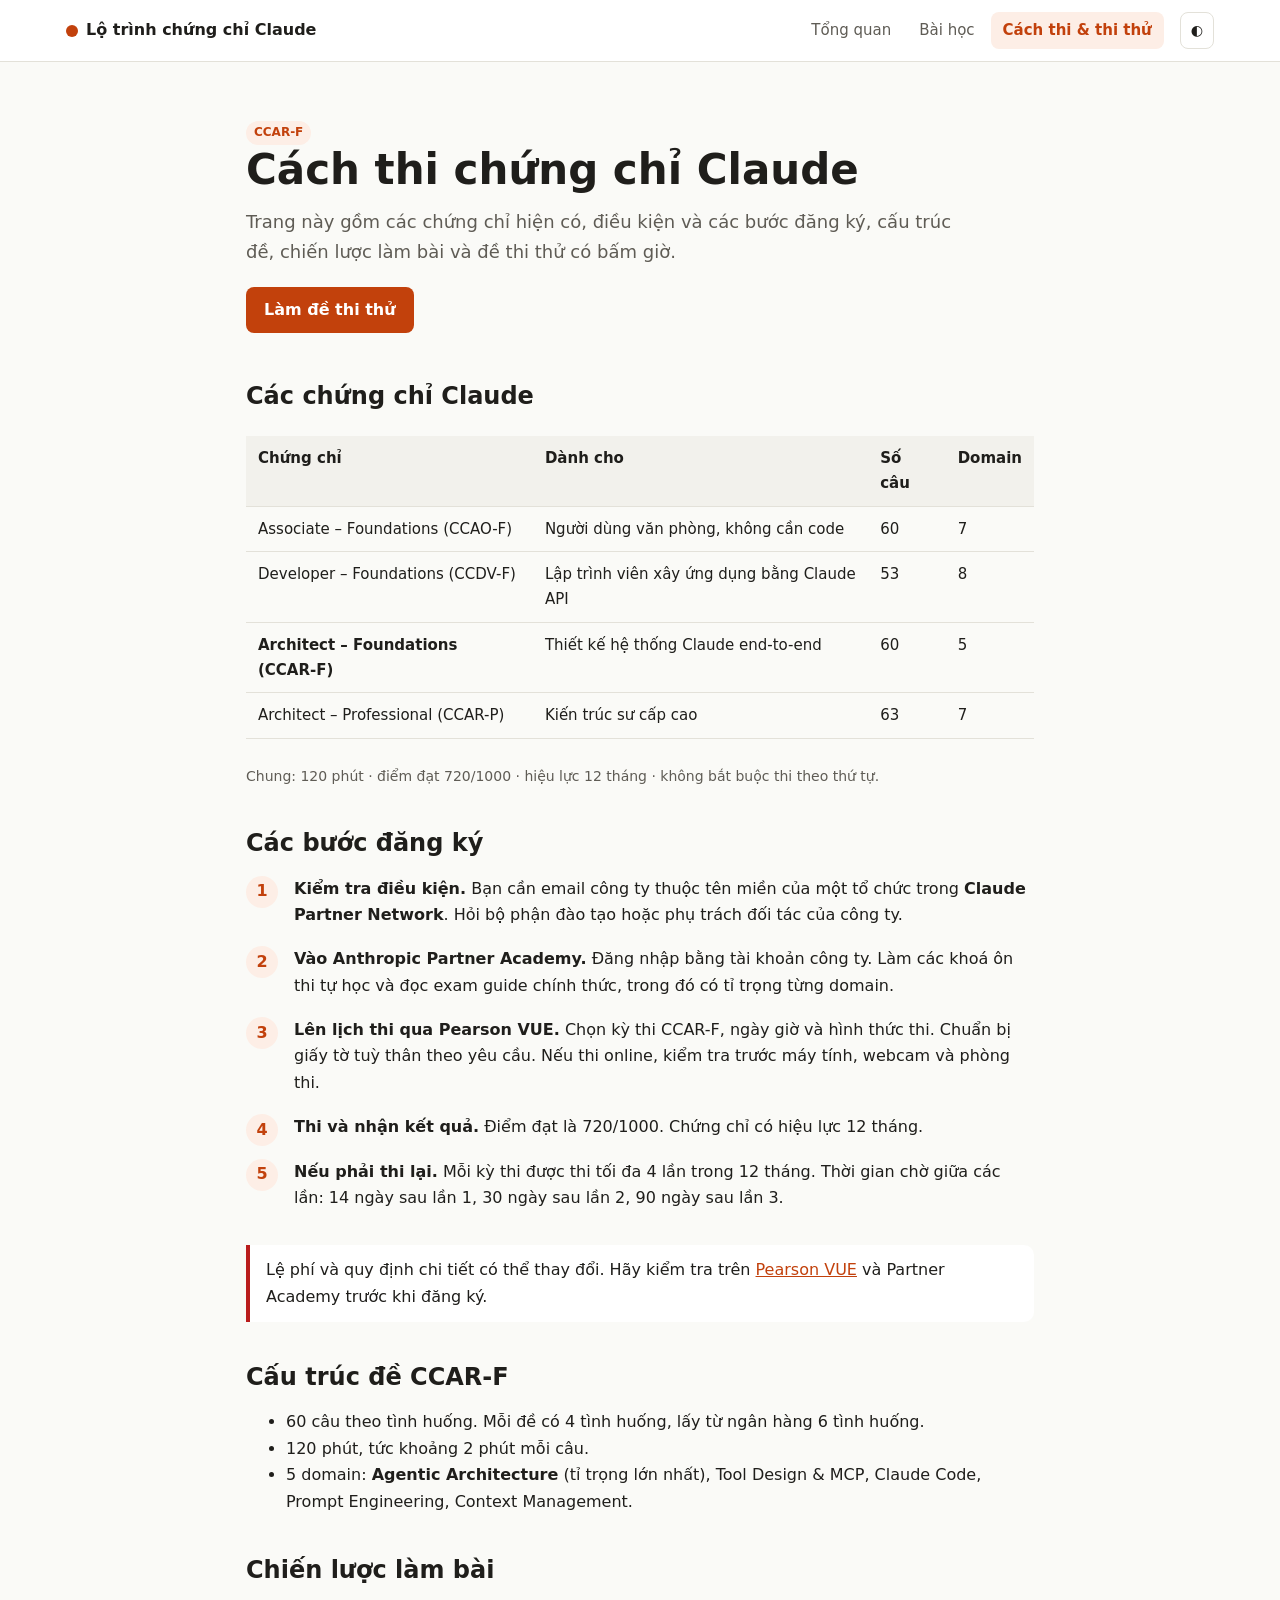
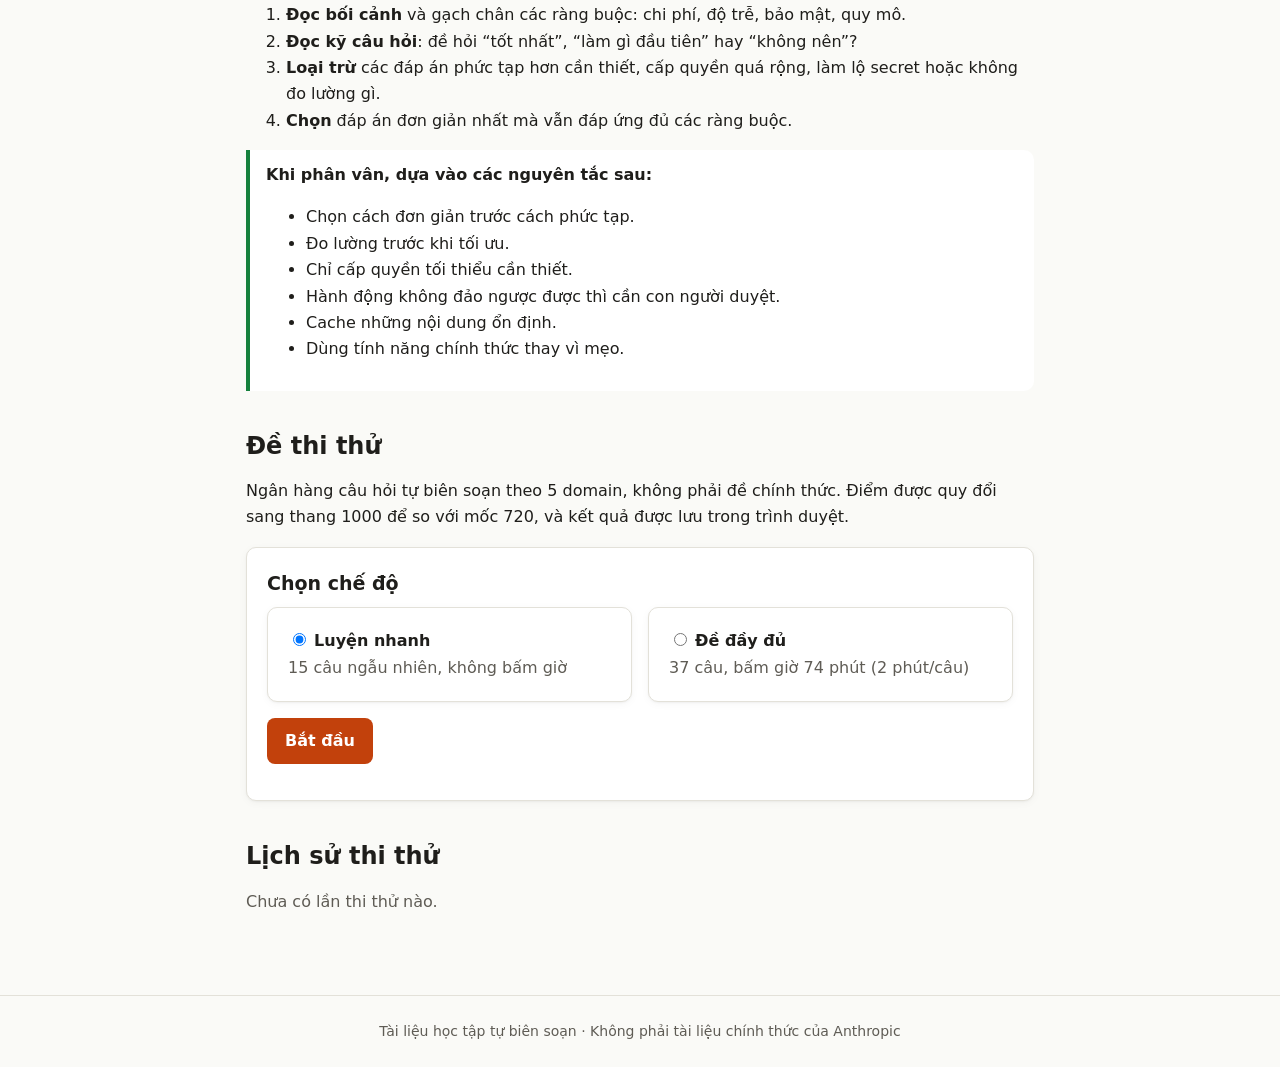
==== docs/exam.html @ f856a14f "Add Claude certification study site: 24 lessons, exercises, quizzes and mock exam Static HTML/CSS/JS" ====
<!doctype html>
<html lang="vi">
<head>
  <meta charset="utf-8">
  <meta name="viewport" content="width=device-width, initial-scale=1">
  <title>Cách thi chứng chỉ Claude</title>
  <meta name="description" content="Hướng dẫn đăng ký, cấu trúc đề, chiến lược làm bài và đề thi thử chứng chỉ Claude Certified Architect – Foundations.">
  <link rel="stylesheet" href="assets/css/style.css">
</head>
<body>
  <header class="site-header"></header>

  <main class="container narrow">
    <section class="hero">
      <span class="tag accent">CCAR-F</span>
      <h1>Cách thi chứng chỉ Claude</h1>
      <p>Trang này gồm các chứng chỉ hiện có, điều kiện và các bước đăng ký, cấu trúc đề, chiến lược làm bài và đề thi thử có bấm giờ.</p>
      <a class="btn" href="#mock">Làm đề thi thử</a>
    </section>

    <h2>Các chứng chỉ Claude</h2>
    <div class="table-wrap">
      <table>
        <tr><th>Chứng chỉ</th><th>Dành cho</th><th>Số câu</th><th>Domain</th></tr>
        <tr><td>Associate – Foundations (CCAO-F)</td><td>Người dùng văn phòng, không cần code</td><td>60</td><td>7</td></tr>
        <tr><td>Developer – Foundations (CCDV-F)</td><td>Lập trình viên xây ứng dụng bằng Claude API</td><td>53</td><td>8</td></tr>
        <tr><td><strong>Architect – Foundations (CCAR-F)</strong></td><td>Thiết kế hệ thống Claude end-to-end</td><td>60</td><td>5</td></tr>
        <tr><td>Architect – Professional (CCAR-P)</td><td>Kiến trúc sư cấp cao</td><td>63</td><td>7</td></tr>
      </table>
    </div>
    <p class="muted" style="font-size:14px">Chung: 120 phút · điểm đạt 720/1000 · hiệu lực 12 tháng · không bắt buộc thi theo thứ tự.</p>

    <h2>Các bước đăng ký</h2>
    <ol class="steps">
      <li><strong>Kiểm tra điều kiện.</strong> Bạn cần email công ty thuộc tên miền của một tổ chức trong <strong>Claude Partner Network</strong>. Hỏi bộ phận đào tạo hoặc phụ trách đối tác của công ty.</li>
      <li><strong>Vào Anthropic Partner Academy.</strong> Đăng nhập bằng tài khoản công ty. Làm các khoá ôn thi tự học và đọc exam guide chính thức, trong đó có tỉ trọng từng domain.</li>
      <li><strong>Lên lịch thi qua Pearson VUE.</strong> Chọn kỳ thi CCAR-F, ngày giờ và hình thức thi. Chuẩn bị giấy tờ tuỳ thân theo yêu cầu. Nếu thi online, kiểm tra trước máy tính, webcam và phòng thi.</li>
      <li><strong>Thi và nhận kết quả.</strong> Điểm đạt là 720/1000. Chứng chỉ có hiệu lực 12 tháng.</li>
      <li><strong>Nếu phải thi lại.</strong> Mỗi kỳ thi được thi tối đa 4 lần trong 12 tháng. Thời gian chờ giữa các lần: 14 ngày sau lần 1, 30 ngày sau lần 2, 90 ngày sau lần 3.</li>
    </ol>
    <div class="callout warn">Lệ phí và quy định chi tiết có thể thay đổi. Hãy kiểm tra trên <a href="https://www.pearsonvue.com/us/en/anthropic.html" target="_blank" rel="noopener">Pearson VUE</a> và Partner Academy trước khi đăng ký.</div>

    <h2>Cấu trúc đề CCAR-F</h2>
    <ul>
      <li>60 câu theo tình huống. Mỗi đề có 4 tình huống, lấy từ ngân hàng 6 tình huống.</li>
      <li>120 phút, tức khoảng 2 phút mỗi câu.</li>
      <li>5 domain: <strong>Agentic Architecture</strong> (tỉ trọng lớn nhất), Tool Design &amp; MCP, Claude Code, Prompt Engineering, Context Management.</li>
    </ul>

    <h2>Chiến lược làm bài</h2>
    <ol>
      <li><strong>Đọc bối cảnh</strong> và gạch chân các ràng buộc: chi phí, độ trễ, bảo mật, quy mô.</li>
      <li><strong>Đọc kỹ câu hỏi</strong>: đề hỏi “tốt nhất”, “làm gì đầu tiên” hay “không nên”?</li>
      <li><strong>Loại trừ</strong> các đáp án phức tạp hơn cần thiết, cấp quyền quá rộng, làm lộ secret hoặc không đo lường gì.</li>
      <li><strong>Chọn</strong> đáp án đơn giản nhất mà vẫn đáp ứng đủ các ràng buộc.</li>
    </ol>
    <div class="callout tip"><strong>Khi phân vân, dựa vào các nguyên tắc sau:</strong>
      <ul>
        <li>Chọn cách đơn giản trước cách phức tạp.</li>
        <li>Đo lường trước khi tối ưu.</li>
        <li>Chỉ cấp quyền tối thiểu cần thiết.</li>
        <li>Hành động không đảo ngược được thì cần con người duyệt.</li>
        <li>Cache những nội dung ổn định.</li>
        <li>Dùng tính năng chính thức thay vì mẹo.</li>
      </ul>
    </div>

    <h2 id="mock">Đề thi thử</h2>
    <p>Ngân hàng câu hỏi tự biên soạn theo 5 domain, không phải đề chính thức. Điểm được quy đổi sang thang 1000 để so với mốc 720, và kết quả được lưu trong trình duyệt.</p>

    <div class="card" id="exam-setup">
      <h3 style="margin-top:0">Chọn chế độ</h3>
      <div class="grid cols-2">
        <label class="card" style="cursor:pointer">
          <input type="radio" name="mode" value="quick" checked> <strong>Luyện nhanh</strong><br>
          <span class="muted">15 câu ngẫu nhiên, không bấm giờ</span>
        </label>
        <label class="card" style="cursor:pointer">
          <input type="radio" name="mode" value="full"> <strong>Đề đầy đủ</strong><br>
          <span class="muted" id="full-desc">Toàn bộ câu hỏi, bấm giờ 2 phút/câu</span>
        </label>
      </div>
      <p><button class="btn" type="button" id="start-btn">Bắt đầu</button></p>
    </div>

    <div id="exam-area" hidden>
      <div class="exam-bar">
        <span id="exam-progress">0 / 0 đã trả lời</span>
        <span class="timer" id="timer" aria-live="off"></span>
        <button class="btn small" type="button" id="submit-btn">Nộp bài</button>
      </div>
      <div id="exam-questions"></div>
    </div>

    <div id="exam-result" hidden></div>

    <h2>Lịch sử thi thử</h2>
    <div id="history"></div>
  </main>

  <footer class="site-footer">Tài liệu học tập tự biên soạn · Không phải tài liệu chính thức của Anthropic</footer>

  <script src="assets/js/app.js"></script>
  <script src="assets/js/exam-data.js"></script>
  <script src="assets/js/pages/exam.js"></script>
</body>
</html>
---- docs/assets/css/style.css ----
:root {
  --bg: #fafaf7;
  --surface: #ffffff;
  --surface-2: #f2f1ec;
  --text: #1f1e1b;
  --muted: #5f5c55;
  --border: #e3e1d9;
  --accent: #c2410c;
  --accent-soft: #fdeee6;
  --good: #15803d;
  --good-soft: #e7f5ec;
  --bad: #b91c1c;
  --bad-soft: #fdecec;
  --code-bg: #1e1d1a;
  --code-text: #f3f1ea;
  --radius: 10px;
  --shadow: 0 1px 2px rgba(0, 0, 0, .04), 0 2px 8px rgba(0, 0, 0, .04);
  font-family: "Inter", system-ui, -apple-system, "Segoe UI", Roboto, sans-serif;
}

@media (prefers-color-scheme: dark) {
  :root:not([data-theme="light"]) {
    --bg: #171614;
    --surface: #201f1c;
    --surface-2: #2a2925;
    --text: #efede6;
    --muted: #a8a49a;
    --border: #3a3833;
    --accent: #fb923c;
    --accent-soft: #3a2415;
    --good: #4ade80;
    --good-soft: #15291c;
    --bad: #f87171;
    --bad-soft: #3a1818;
    --code-bg: #0f0e0c;
  }
}

:root[data-theme="dark"] {
  --bg: #171614;
  --surface: #201f1c;
  --surface-2: #2a2925;
  --text: #efede6;
  --muted: #a8a49a;
  --border: #3a3833;
  --accent: #fb923c;
  --accent-soft: #3a2415;
  --good: #4ade80;
  --good-soft: #15291c;
  --bad: #f87171;
  --bad-soft: #3a1818;
  --code-bg: #0f0e0c;
}

* { box-sizing: border-box; }

body {
  margin: 0;
  overflow-x: hidden;
  background: var(--bg);
  color: var(--text);
  line-height: 1.65;
  font-size: 16px;
}

a { color: var(--accent); }
a:hover { text-decoration: none; }

code {
  font-family: "JetBrains Mono", ui-monospace, SFMono-Regular, Menlo, monospace;
  font-size: .9em;
  background: var(--surface-2);
  padding: .1em .35em;
  border-radius: 4px;
}

pre {
  background: var(--code-bg);
  color: var(--code-text);
  padding: 16px;
  border-radius: var(--radius);
  overflow-x: auto;
  font-size: 14px;
  line-height: 1.55;
  margin: 0;
}
pre code { background: none; padding: 0; color: inherit; font-size: inherit; }

/* ---------- Header ---------- */
.site-header {
  position: sticky;
  top: 0;
  z-index: 10;
  background: var(--surface);
  border-bottom: 1px solid var(--border);
}
.site-header .inner {
  max-width: 1180px;
  margin: 0 auto;
  padding: 12px 16px;
  display: flex;
  align-items: center;
  gap: 16px;
  flex-wrap: wrap;
}
.brand {
  font-weight: 700;
  color: var(--text);
  text-decoration: none;
  display: flex;
  align-items: center;
  gap: 8px;
}
.brand .dot {
  width: 12px; height: 12px; border-radius: 50%;
  background: var(--accent);
}
.nav { display: flex; gap: 4px; flex-wrap: wrap; margin-left: auto; }
.nav a {
  color: var(--muted);
  text-decoration: none;
  padding: 6px 12px;
  border-radius: 8px;
  font-size: 15px;
}
.nav a:hover { background: var(--surface-2); color: var(--text); }
.nav a.active { background: var(--accent-soft); color: var(--accent); font-weight: 600; }
.theme-toggle {
  border: 1px solid var(--border);
  background: var(--surface);
  color: var(--text);
  border-radius: 8px;
  padding: 6px 10px;
  cursor: pointer;
  font: inherit;
  font-size: 14px;
}

/* ---------- Layout ---------- */
.container { max-width: 1180px; margin: 0 auto; padding: 32px 16px 64px; }
.narrow { max-width: 820px; }

.hero { padding: 24px 0 8px; }
.hero h1 { font-size: clamp(28px, 5vw, 42px); line-height: 1.2; margin: 0 0 12px; }
.hero p { color: var(--muted); font-size: 18px; margin: 0 0 20px; max-width: 720px; }

h2 { font-size: 24px; margin: 40px 0 12px; line-height: 1.3; }
h3 { font-size: 19px; margin: 28px 0 8px; }

.muted { color: var(--muted); }

.btn {
  display: inline-flex;
  align-items: center;
  gap: 6px;
  padding: 10px 18px;
  border-radius: 8px;
  background: var(--accent);
  color: #fff;
  font-weight: 600;
  text-decoration: none;
  border: none;
  cursor: pointer;
  font: inherit;
  font-weight: 600;
}
.btn:hover { filter: brightness(1.06); }
.btn.secondary { background: var(--surface); color: var(--text); border: 1px solid var(--border); }
.btn.small { padding: 6px 12px; font-size: 14px; }
.btn:disabled { opacity: .5; cursor: not-allowed; }

.card {
  background: var(--surface);
  border: 1px solid var(--border);
  border-radius: var(--radius);
  padding: 20px;
  box-shadow: var(--shadow);
}

.grid { display: grid; gap: 16px; }
.grid.cols-3 { grid-template-columns: repeat(auto-fill, minmax(280px, 1fr)); }
.grid.cols-2 { grid-template-columns: repeat(auto-fill, minmax(340px, 1fr)); }

.stat-row { display: flex; gap: 16px; flex-wrap: wrap; margin: 16px 0; }
.stat { flex: 1 1 160px; }
.stat .num { font-size: 28px; font-weight: 700; }
.stat .lbl { color: var(--muted); font-size: 14px; }

.progress {
  height: 10px;
  background: var(--surface-2);
  border-radius: 99px;
  overflow: hidden;
}
.progress > span {
  display: block;
  height: 100%;
  background: var(--accent);
  border-radius: 99px;
  transition: width .3s;
}

.tag {
  display: inline-block;
  font-size: 12px;
  font-weight: 600;
  padding: 2px 8px;
  border-radius: 99px;
  background: var(--surface-2);
  color: var(--muted);
}
.tag.accent { background: var(--accent-soft); color: var(--accent); }
.tag.good { background: var(--good-soft); color: var(--good); }

table {
  width: 100%;
  border-collapse: collapse;
  font-size: 15px;
  margin: 12px 0;
}
th, td {
  text-align: left;
  padding: 10px 12px;
  border-bottom: 1px solid var(--border);
  vertical-align: top;
}
th { background: var(--surface-2); font-weight: 600; }
.table-wrap { overflow-x: auto; }

/* ---------- Month cards ---------- */
.month-card h3 { margin: 6px 0 6px; }
.month-card ul { padding-left: 18px; margin: 8px 0 12px; }
.month-card li { margin: 2px 0; }
.month-card li a { text-decoration: none; color: var(--text); }
.month-card li a:hover { color: var(--accent); }
.month-card li.done a::after { content: " ✓"; color: var(--good); font-weight: 700; }

/* ---------- Lesson page ---------- */
.lesson-layout {
  display: grid;
  grid-template-columns: 280px minmax(0, 1fr);
  gap: 32px;
}
.sidebar {
  position: sticky;
  top: 72px;
  align-self: start;
  max-height: calc(100vh - 88px);
  overflow-y: auto;
  font-size: 14px;
}
.sidebar details { margin-bottom: 8px; }
.sidebar summary {
  cursor: pointer;
  font-weight: 600;
  padding: 6px 8px;
  border-radius: 6px;
}
.sidebar summary:hover { background: var(--surface-2); }
.sidebar ol { list-style: none; padding: 0 0 0 8px; margin: 4px 0; }
.sidebar li a {
  display: block;
  padding: 5px 8px;
  border-radius: 6px;
  text-decoration: none;
  color: var(--muted);
}
.sidebar li a:hover { background: var(--surface-2); color: var(--text); }
.sidebar li a.active { background: var(--accent-soft); color: var(--accent); font-weight: 600; }
.sidebar li.done a::before { content: "✓ "; color: var(--good); font-weight: 700; }

.lesson-meta { display: flex; gap: 8px; flex-wrap: wrap; margin-bottom: 8px; }
.lesson { min-width: 0; overflow-wrap: anywhere; }
.lesson h1 { font-size: clamp(26px, 4vw, 34px); line-height: 1.25; margin: 4px 0 12px; }
.lesson section { margin-bottom: 8px; }
.lesson ul, .lesson ol { padding-left: 22px; }
.lesson li { margin: 4px 0; }

.objectives {
  background: var(--accent-soft);
  border-radius: var(--radius);
  padding: 16px 20px;
  margin: 16px 0 24px;
}
.objectives h2 { margin: 0 0 6px; font-size: 17px; }
.objectives ul { margin: 0; }

.callout {
  border-left: 4px solid var(--accent);
  background: var(--surface);
  padding: 12px 16px;
  border-radius: 0 var(--radius) var(--radius) 0;
  margin: 16px 0;
}
.callout.tip { border-color: var(--good); }
.callout.warn { border-color: var(--bad); }

.code-block { margin: 16px 0; }
.code-head {
  display: flex;
  justify-content: space-between;
  align-items: center;
  background: var(--surface-2);
  border: 1px solid var(--border);
  border-bottom: none;
  border-radius: var(--radius) var(--radius) 0 0;
  padding: 6px 12px;
  font-size: 13px;
  color: var(--muted);
}
.code-head + pre { border-radius: 0 0 var(--radius) var(--radius); }
.copy-btn {
  border: 1px solid var(--border);
  background: var(--surface);
  color: var(--text);
  border-radius: 6px;
  font-size: 12px;
  padding: 2px 8px;
  cursor: pointer;
}

.exercise { margin: 16px 0; }
.exercise-head { display: flex; align-items: center; gap: 10px; }
.exercise-head h3 { margin: 0; font-size: 17px; }
.exercise-head input { width: 18px; height: 18px; accent-color: var(--good); }
.exercise details { margin-top: 10px; }
.exercise summary {
  cursor: pointer;
  color: var(--accent);
  font-weight: 600;
  font-size: 14px;
}
.exercise details > div { margin-top: 8px; }

.quiz-q { margin: 18px 0; }
.quiz-q .q { font-weight: 600; margin-bottom: 8px; }
.quiz-q label {
  display: flex;
  gap: 10px;
  align-items: flex-start;
  padding: 8px 12px;
  border: 1px solid var(--border);
  border-radius: 8px;
  margin: 6px 0;
  cursor: pointer;
  background: var(--surface);
}
.quiz-q label:hover { background: var(--surface-2); }
.quiz-q input { margin-top: 5px; accent-color: var(--accent); }
.quiz-q label.correct { border-color: var(--good); background: var(--good-soft); }
.quiz-q label.wrong { border-color: var(--bad); background: var(--bad-soft); }
.quiz-q .explain {
  display: none;
  font-size: 14px;
  color: var(--muted);
  margin-top: 6px;
  padding-left: 4px;
}
.quiz-q.revealed .explain { display: block; }
.quiz-result { font-weight: 700; margin-top: 12px; }

.lesson-footer {
  display: flex;
  justify-content: space-between;
  gap: 12px;
  flex-wrap: wrap;
  margin-top: 40px;
  padding-top: 20px;
  border-top: 1px solid var(--border);
}

/* ---------- Exam page ---------- */
.exam-bar {
  position: sticky;
  top: 60px;
  z-index: 5;
  display: flex;
  justify-content: space-between;
  align-items: center;
  gap: 12px;
  flex-wrap: wrap;
  background: var(--surface);
  border: 1px solid var(--border);
  border-radius: var(--radius);
  padding: 10px 16px;
  margin: 16px 0;
  box-shadow: var(--shadow);
}
.timer { font-variant-numeric: tabular-nums; font-weight: 700; font-size: 18px; }
.timer.low { color: var(--bad); }
.score-big { font-size: 44px; font-weight: 800; line-height: 1.1; }
.pass { color: var(--good); }
.fail { color: var(--bad); }

.steps { counter-reset: step; list-style: none; padding: 0; }
.steps li {
  counter-increment: step;
  position: relative;
  padding: 0 0 18px 48px;
}
.steps li::before {
  content: counter(step);
  position: absolute;
  left: 0; top: 0;
  width: 32px; height: 32px;
  border-radius: 50%;
  background: var(--accent-soft);
  color: var(--accent);
  font-weight: 700;
  display: flex; align-items: center; justify-content: center;
}

.site-footer {
  border-top: 1px solid var(--border);
  color: var(--muted);
  font-size: 14px;
  text-align: center;
  padding: 24px 16px;
}

@media (max-width: 860px) {
  .lesson-layout { grid-template-columns: minmax(0, 1fr); }
  .sidebar { position: static; max-height: none; }
  .sidebar-toggle { display: inline-flex; }
  .sidebar.collapsed { display: none; }
}
.sidebar-toggle { display: none; margin-bottom: 12px; }
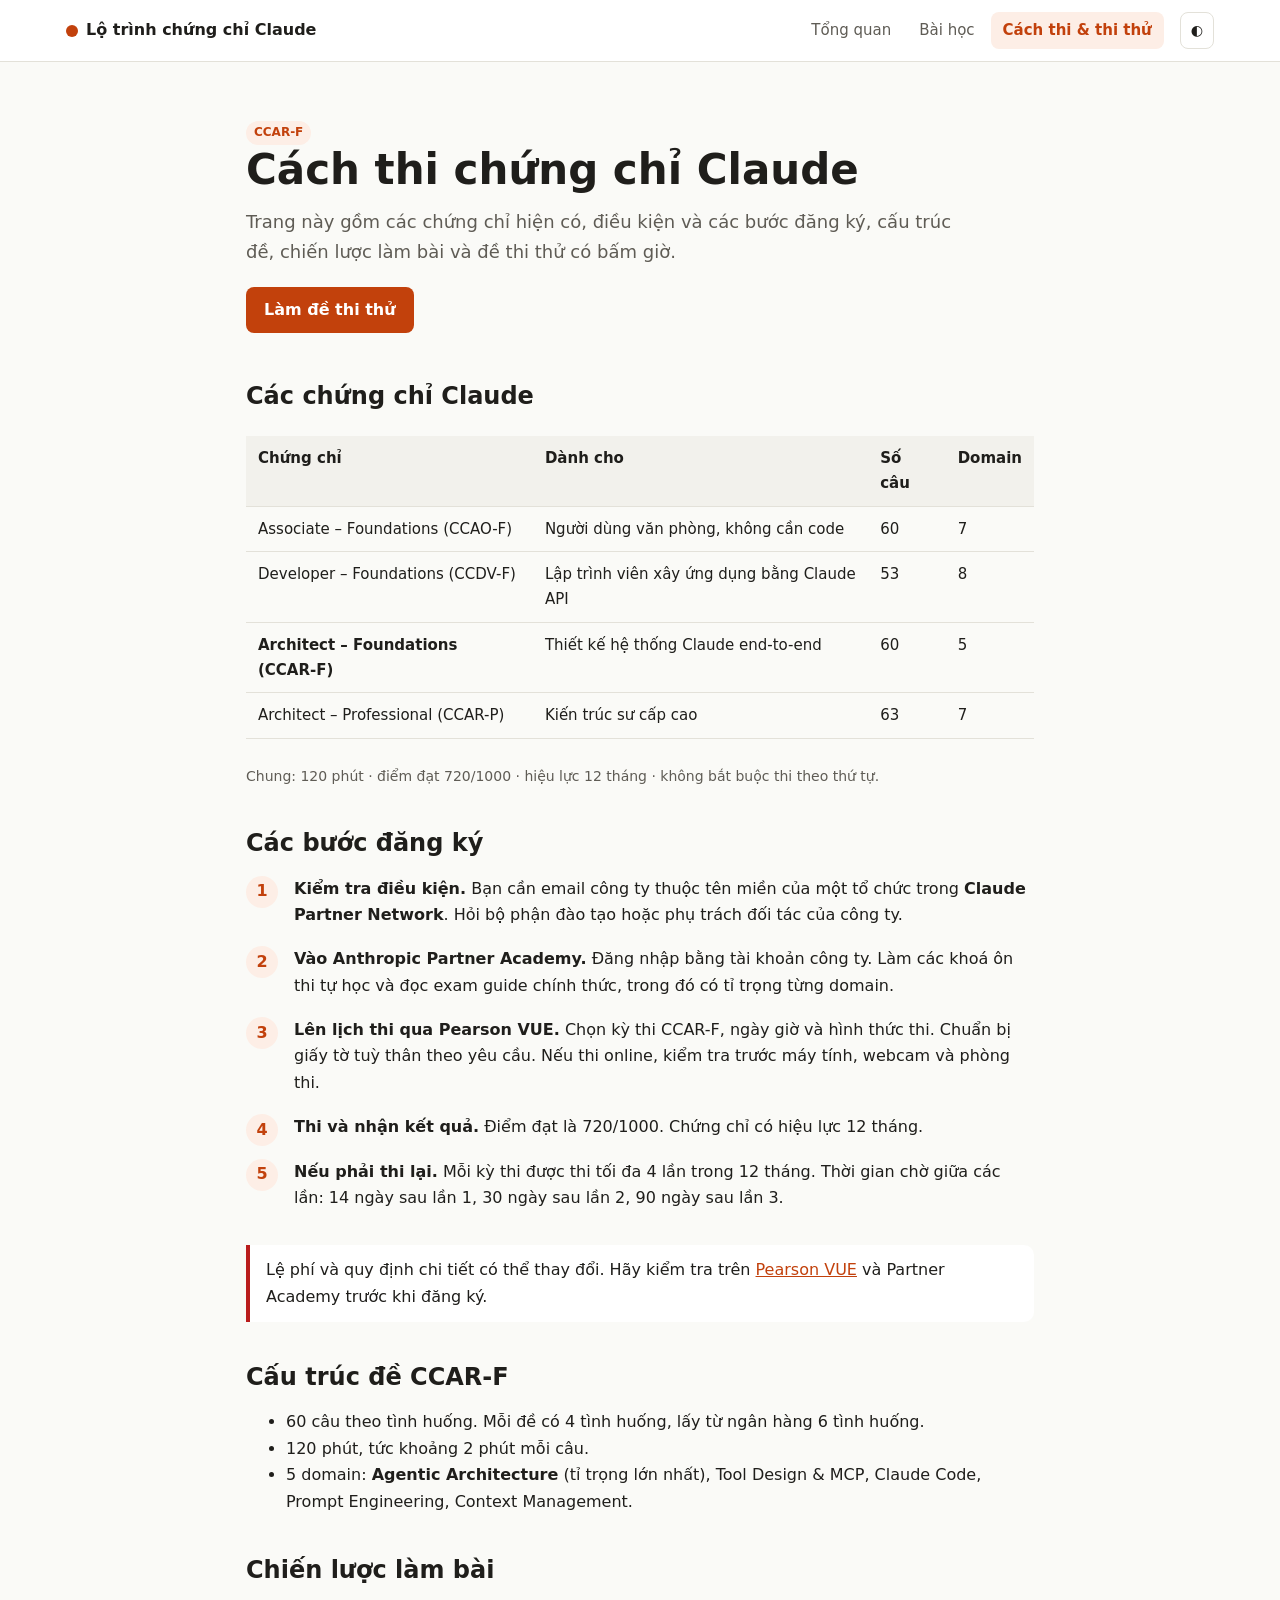
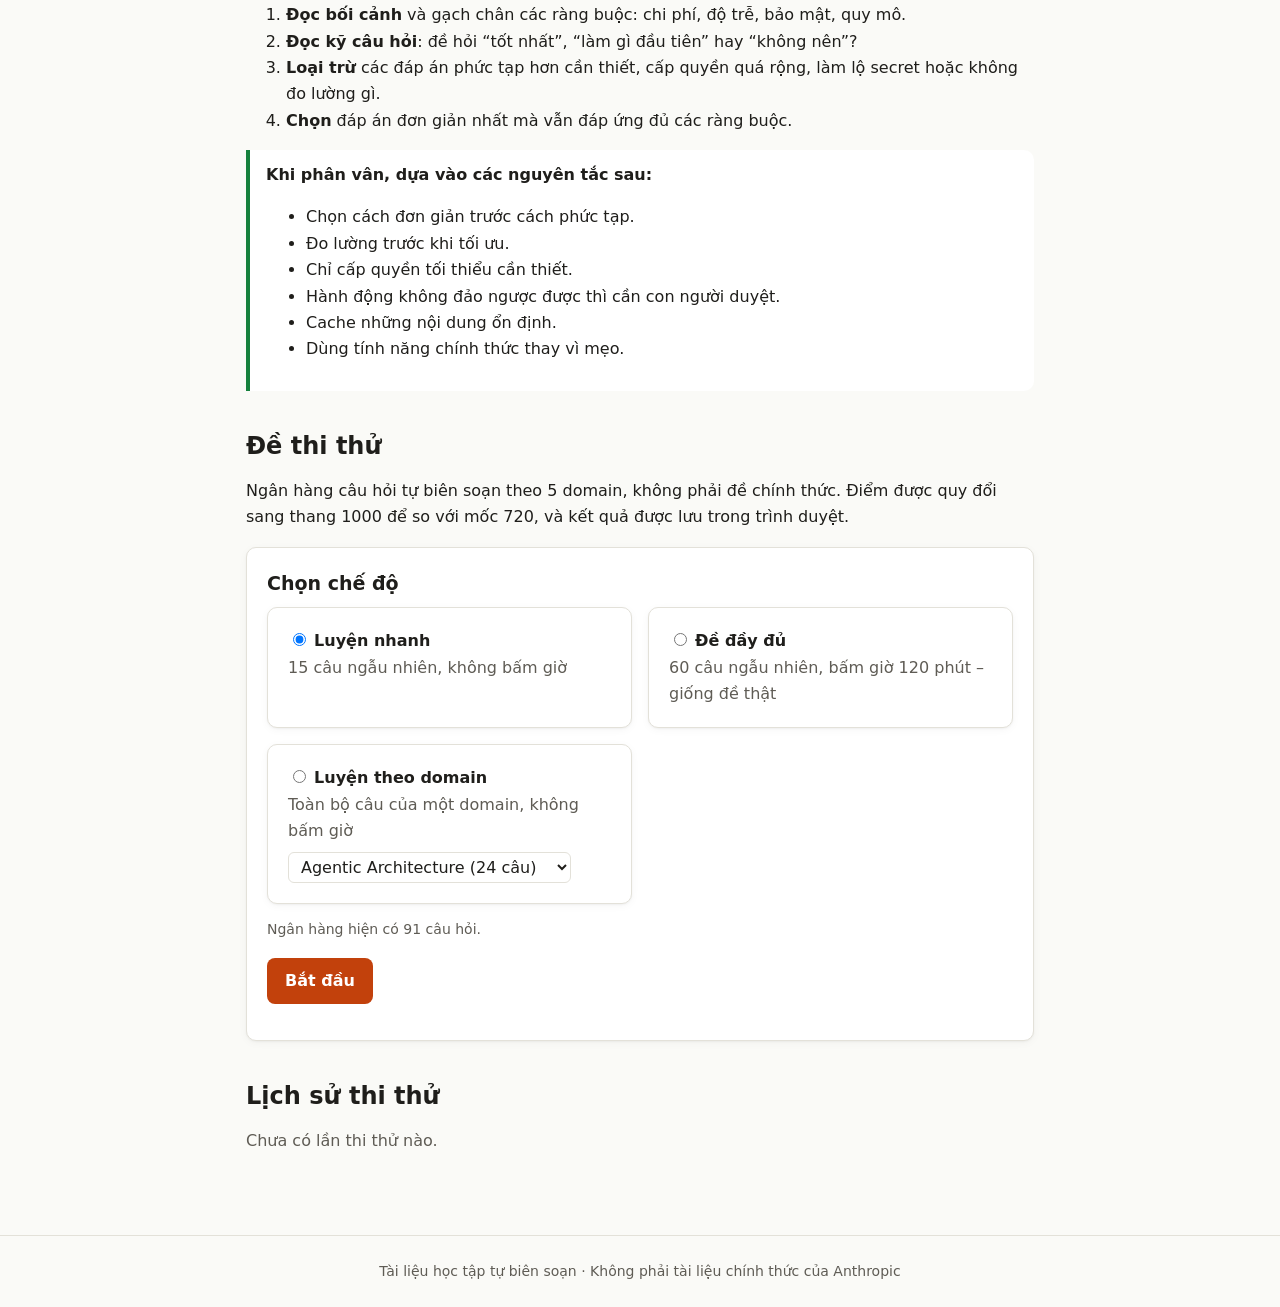
==== commit 639d9337: "Expand course: 7 bonus lessons, 120 exercises with step-by-step solutions, 186 quiz and 91 exam ques" ====
--- a/docs/exam.html
+++ b/docs/exam.html
@@ -77,9 +77,15 @@
         </label>
         <label class="card" style="cursor:pointer">
           <input type="radio" name="mode" value="full"> <strong>Đề đầy đủ</strong><br>
-          <span class="muted" id="full-desc">Toàn bộ câu hỏi, bấm giờ 2 phút/câu</span>
+          <span class="muted" id="full-desc">60 câu ngẫu nhiên, 120 phút – giống đề thật</span>
+        </label>
+        <label class="card" style="cursor:pointer">
+          <input type="radio" name="mode" value="domain"> <strong>Luyện theo domain</strong><br>
+          <span class="muted">Toàn bộ câu của một domain, không bấm giờ</span><br>
+          <select id="domain-select" style="margin-top:8px;font:inherit;padding:4px 8px;border-radius:6px;border:1px solid var(--border);background:var(--surface);color:var(--text)"></select>
         </label>
       </div>
+      <p class="muted" id="bank-size" style="font-size:14px;margin-bottom:0"></p>
       <p><button class="btn" type="button" id="start-btn">Bắt đầu</button></p>
     </div>
 
@@ -102,6 +108,12 @@
 
   <script src="assets/js/app.js"></script>
   <script src="assets/js/exam-data.js"></script>
+  <script src="assets/js/exam/extra-m1.js"></script>
+  <script src="assets/js/exam/extra-m2.js"></script>
+  <script src="assets/js/exam/extra-m3.js"></script>
+  <script src="assets/js/exam/extra-m4.js"></script>
+  <script src="assets/js/exam/extra-m5.js"></script>
+  <script src="assets/js/exam/extra-m6.js"></script>
   <script src="assets/js/pages/exam.js"></script>
 </body>
 </html>
